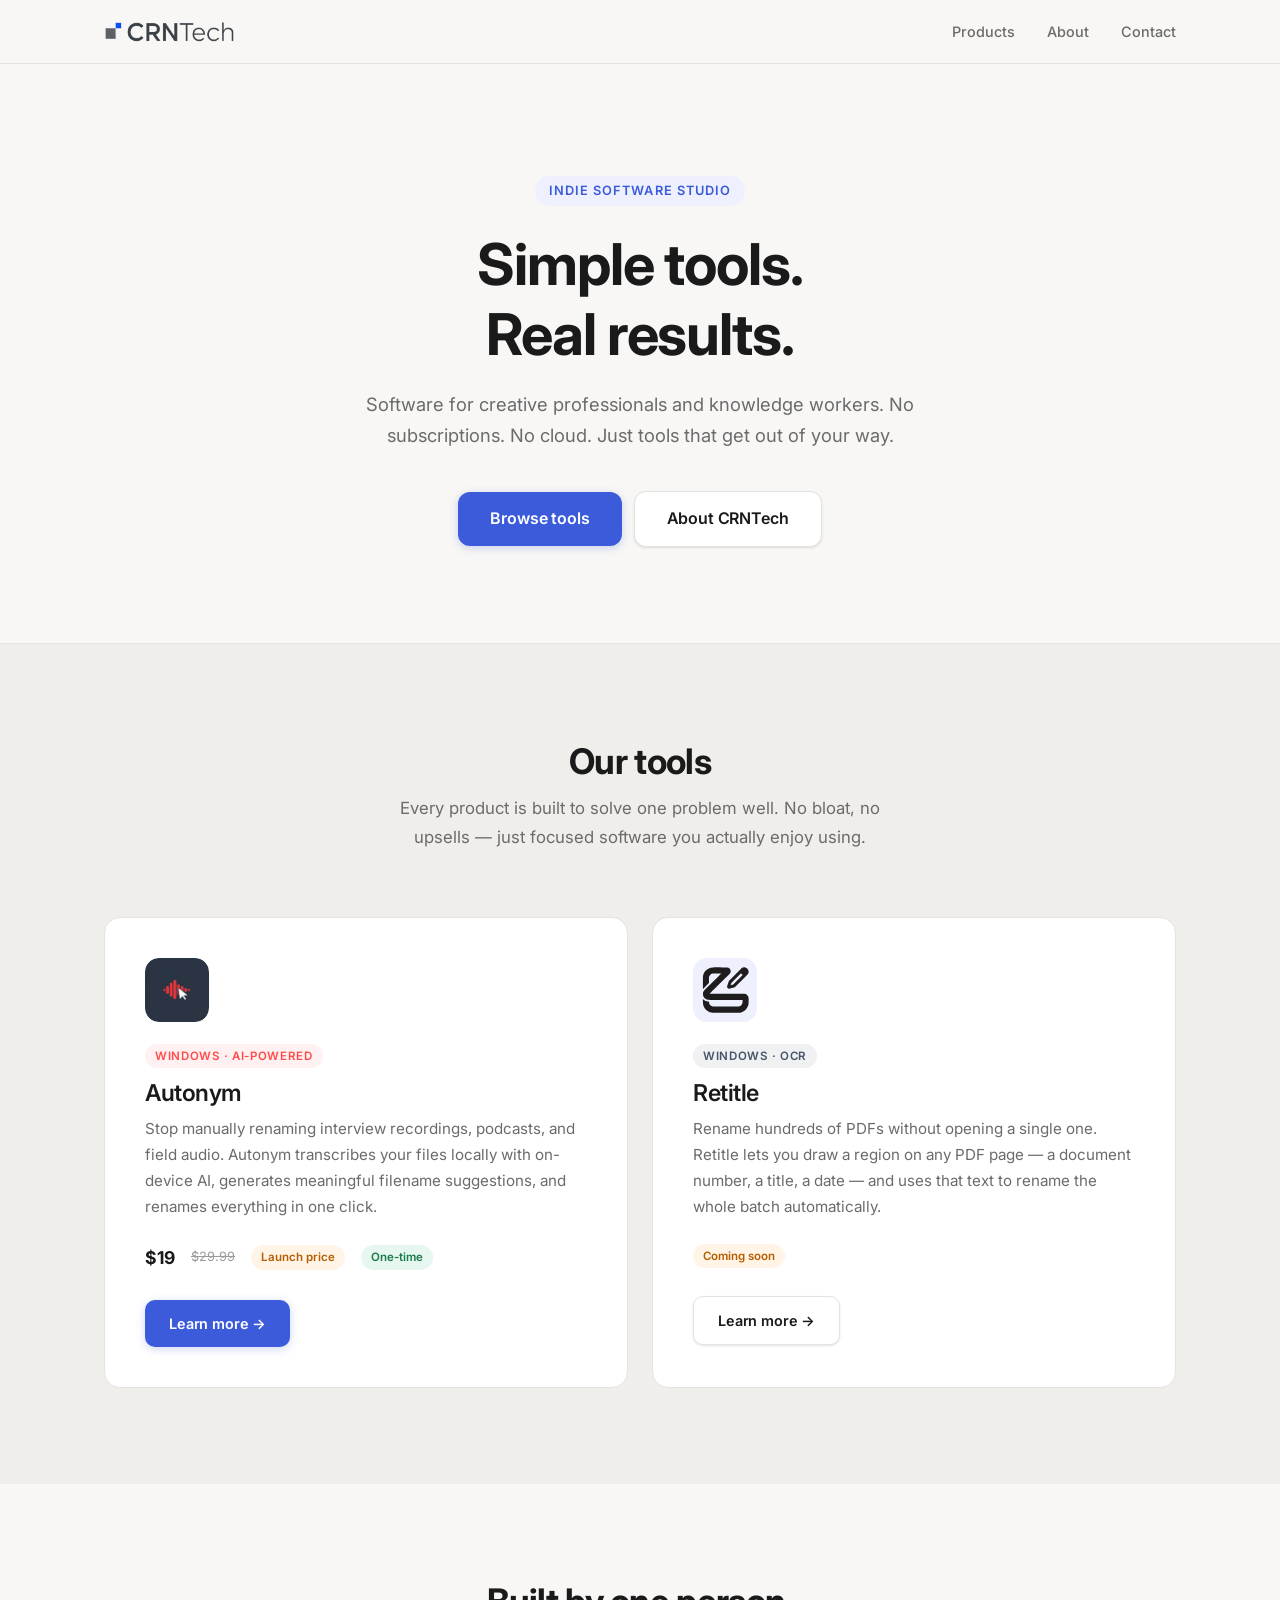
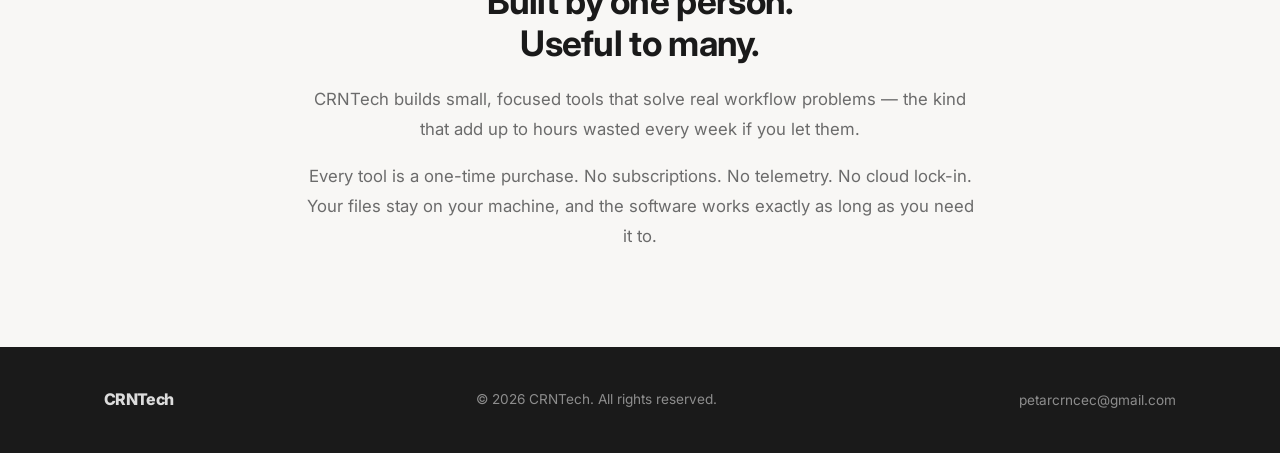
==== index.html @ 55e3718c "Initial commit — CRNTech website Co-Authored-By: Claude Sonnet 4.6 <noreply@anthropic.com>" ====
<!DOCTYPE html>
<html lang="en">
<head>
  <meta charset="UTF-8" />
  <meta name="viewport" content="width=device-width, initial-scale=1.0" />
  <title>CRNTech — Simple tools. Real results.</title>
  <meta name="description" content="CRNTech makes simple, focused software for creative professionals and knowledge workers. No subscriptions. No cloud. Just tools that work." />
  <link rel="preconnect" href="https://fonts.googleapis.com" />
  <link rel="preconnect" href="https://fonts.gstatic.com" crossorigin />
  <link href="https://fonts.googleapis.com/css2?family=Inter:wght@400;500;600;700;800&display=swap" rel="stylesheet" />
  <link rel="stylesheet" href="styles.css" />
</head>
<body>

  <!-- ===== NAV ===== -->
  <nav class="nav" role="navigation" aria-label="Main navigation">
    <div class="nav__inner">
      <a href="index.html" class="nav__logo" aria-label="CRNTech home">
        <img src="CRNTech.png" alt="CRNTech" style="height:48px;width:auto;max-width:180px;object-position:center;display:block;">
      </a>
      <ul class="nav__links" role="list">
        <li><a href="#products">Products</a></li>
        <li><a href="#about">About</a></li>
        <li><a href="#contact">Contact</a></li>
      </ul>
      <button class="nav__toggle" aria-label="Toggle menu" aria-expanded="false">
        <span></span><span></span><span></span>
      </button>
    </div>
  </nav>

  <!-- ===== HERO ===== -->
  <section class="hero">
    <div class="container">
      <span class="hero__eyebrow reveal">Indie software studio</span>
      <h1 class="hero__headline reveal reveal--delay-1">
        Simple tools.<br>Real results.
      </h1>
      <p class="hero__sub reveal reveal--delay-2">
        Software for creative professionals and knowledge workers.
        No subscriptions. No cloud. Just tools that get out of your way.
      </p>
      <div class="hero__actions reveal reveal--delay-3">
        <a href="#products" class="btn btn--primary btn--lg">Browse tools</a>
        <a href="#about" class="btn btn--secondary btn--lg">About CRNTech</a>
      </div>
    </div>
  </section>

  <div class="divider"></div>

  <!-- ===== PRODUCTS ===== -->
  <section class="products" id="products">
    <div class="container">
      <div class="section-header reveal">
        <h2>Our tools</h2>
        <p>Every product is built to solve one problem well. No bloat, no upsells — just focused software you actually enjoy using.</p>
      </div>

      <div class="products__grid">

        <!-- Autonym Card -->
        <article class="product-card product-card--autonym reveal reveal--delay-1">
          <div class="product-card__icon"><img src="autonym-logo.jpg" alt="Autonym"></div>
          <span class="product-card__tag">Windows · AI-powered</span>
          <h3>Autonym</h3>
          <p class="product-card__desc">
            Stop manually renaming interview recordings, podcasts, and field audio.
            Autonym transcribes your files locally with on-device AI, generates
            meaningful filename suggestions, and renames everything in one click.
          </p>
          <div class="product-card__meta">
            <span class="product-card__price">$19</span>
            <span class="product-card__price-note">$29.99</span>
            <span class="badge badge--orange">Launch price</span>
            <span class="badge badge--green">One-time</span>
          </div>
          <a href="autonym.html" class="btn btn--primary">Learn more →</a>
        </article>

        <!-- Retitle Card -->
        <article class="product-card product-card--retitle reveal reveal--delay-2">
          <div class="product-card__icon"><img src="retitle-logo.svg" alt="Retitle"></div>
          <span class="product-card__tag">Windows · OCR</span>
          <h3>Retitle</h3>
          <p class="product-card__desc">
            Rename hundreds of PDFs without opening a single one.
            Retitle lets you draw a region on any PDF page — a document number,
            a title, a date — and uses that text to rename the whole batch automatically.
          </p>
          <div class="product-card__meta">
            <span class="badge badge--orange">Coming soon</span>
          </div>
          <a href="retitle.html" class="btn btn--secondary">Learn more →</a>
        </article>

      </div>
    </div>
  </section>

  <!-- ===== ABOUT ===== -->
  <section class="about" id="about">
    <div class="container">
      <div class="about__inner">
        <h2 class="reveal">Built by one person.<br>Useful to many.</h2>
        <p class="reveal reveal--delay-1">
          CRNTech builds small, focused tools that solve real workflow problems —
          the kind that add up to hours wasted every week if you let them.
        </p>
        <p class="reveal reveal--delay-2">
          Every tool is a one-time purchase. No subscriptions. No telemetry.
          No cloud lock-in. Your files stay on your machine, and the software
          works exactly as long as you need it to.
        </p>
      </div>
    </div>
  </section>

  <!-- ===== FOOTER ===== -->
  <footer class="footer" id="contact">
    <div class="footer__inner">
      <span class="footer__logo">CRNTech</span>
      <span class="footer__copy">© 2026 CRNTech. All rights reserved.</span>
      <span class="footer__contact">
        <a href="mailto:petarcrncec@gmail.com">petarcrncec@gmail.com</a>
      </span>
    </div>
  </footer>

  <script src="js/main.js"></script>
</body>
</html>
---- styles.css ----
/* ============================================
   CRNTech — styles.css
   ============================================ */

/* --- Reset & Base --- */
*, *::before, *::after {
  box-sizing: border-box;
  margin: 0;
  padding: 0;
}

:root {
  --bg:           #f8f7f5;
  --bg-card:      #ffffff;
  --bg-subtle:    #f0eeeb;
  --text:         #1a1a1a;
  --text-muted:   #6b6b6b;
  --text-light:   #9a9a9a;
  --accent:       #3b5bdb;
  --accent-dark:  #2f4ac0;
  --accent-light: #eef1fd;
  --border:       #e5e3df;
  --shadow-sm:    0 1px 3px rgba(0,0,0,0.07), 0 1px 2px rgba(0,0,0,0.05);
  --shadow-md:    0 4px 12px rgba(0,0,0,0.08), 0 2px 6px rgba(0,0,0,0.05);
  --shadow-lg:    0 12px 32px rgba(0,0,0,0.10), 0 4px 12px rgba(0,0,0,0.06);
  --radius:       10px;
  --radius-lg:    16px;
  --nav-h:        64px;
  --max-w:        1120px;
}

html {
  scroll-behavior: smooth;
}

body {
  font-family: 'Inter', system-ui, -apple-system, sans-serif;
  background: var(--bg);
  color: var(--text);
  line-height: 1.6;
  font-size: 16px;
  -webkit-font-smoothing: antialiased;
}

/* --- Typography --- */
h1, h2, h3, h4, h5 {
  font-weight: 700;
  line-height: 1.2;
  letter-spacing: -0.02em;
}

h1 { font-size: clamp(2.2rem, 5vw, 3.6rem); }
h2 { font-size: clamp(1.6rem, 3vw, 2.2rem); }
h3 { font-size: 1.25rem; font-weight: 600; }

p { color: var(--text-muted); line-height: 1.75; }

a {
  color: var(--accent);
  text-decoration: none;
  transition: color 0.2s;
}
a:hover { color: var(--accent-dark); }

/* --- Layout --- */
.container {
  max-width: var(--max-w);
  margin: 0 auto;
  padding: 0 24px;
}

section {
  padding: 96px 0;
}

/* ============================================
   NAV
   ============================================ */
.nav {
  position: sticky;
  top: 0;
  z-index: 100;
  height: var(--nav-h);
  background: rgba(248, 247, 245, 0.92);
  backdrop-filter: blur(12px);
  -webkit-backdrop-filter: blur(12px);
  border-bottom: 1px solid var(--border);
}

.nav__inner {
  max-width: var(--max-w);
  margin: 0 auto;
  padding: 0 24px;
  height: 100%;
  display: flex;
  align-items: center;
  justify-content: space-between;
  gap: 32px;
}

.nav__logo {
  font-size: 1.25rem;
  font-weight: 800;
  letter-spacing: -0.04em;
  color: var(--text);
  display: flex;
  align-items: center;
  gap: 6px;
  overflow: hidden;
  height: 36px;
}
.nav__logo img {
  height: 160px !important;
  width: auto !important;
  max-width: none !important;
  margin: -62px -20px -62px -10px;
  display: block;
}
.nav__logo:hover { color: var(--text); }

.nav__logo-dot {
  display: inline-block;
  width: 6px;
  height: 6px;
  border-radius: 50%;
  background: var(--accent);
  margin-bottom: 1px;
}

.nav__links {
  display: flex;
  align-items: center;
  gap: 32px;
  list-style: none;
}

.nav__links a {
  font-size: 0.9rem;
  font-weight: 500;
  color: var(--text-muted);
  transition: color 0.2s;
}
.nav__links a:hover { color: var(--text); }

.nav__toggle {
  display: none;
  flex-direction: column;
  gap: 5px;
  cursor: pointer;
  padding: 4px;
  background: none;
  border: none;
}
.nav__toggle span {
  display: block;
  width: 22px;
  height: 2px;
  background: var(--text);
  border-radius: 2px;
  transition: transform 0.3s, opacity 0.3s;
}

/* Mobile nav open state */
.nav.nav--open .nav__links {
  display: flex;
  flex-direction: column;
  align-items: flex-start;
  position: absolute;
  top: var(--nav-h);
  left: 0;
  right: 0;
  background: var(--bg);
  border-bottom: 1px solid var(--border);
  padding: 16px 24px 24px;
  gap: 20px;
}
.nav.nav--open .nav__toggle span:nth-child(1) {
  transform: translateY(7px) rotate(45deg);
}
.nav.nav--open .nav__toggle span:nth-child(2) {
  opacity: 0;
}
.nav.nav--open .nav__toggle span:nth-child(3) {
  transform: translateY(-7px) rotate(-45deg);
}

/* ============================================
   BUTTONS
   ============================================ */
.btn {
  display: inline-flex;
  align-items: center;
  gap: 8px;
  padding: 12px 24px;
  border-radius: var(--radius);
  font-size: 0.9rem;
  font-weight: 600;
  cursor: pointer;
  border: none;
  transition: background 0.2s, transform 0.15s, box-shadow 0.2s;
  letter-spacing: -0.01em;
}
.btn:active { transform: scale(0.98); }

.btn--primary {
  background: var(--accent);
  color: #fff;
  box-shadow: 0 2px 8px rgba(59, 91, 219, 0.25);
}
.btn--primary:hover {
  background: var(--accent-dark);
  color: #fff;
  box-shadow: 0 4px 16px rgba(59, 91, 219, 0.35);
  transform: translateY(-1px);
}

.btn--secondary {
  background: var(--bg-card);
  color: var(--text);
  border: 1px solid var(--border);
  box-shadow: var(--shadow-sm);
}
.btn--secondary:hover {
  background: var(--bg-subtle);
  color: var(--text);
  transform: translateY(-1px);
  box-shadow: var(--shadow-md);
}

.btn--outline {
  background: transparent;
  color: var(--accent);
  border: 1.5px solid var(--accent);
}
.btn--outline:hover {
  background: var(--accent-light);
  color: var(--accent-dark);
  transform: translateY(-1px);
}

.btn--lg {
  padding: 14px 32px;
  font-size: 1rem;
  border-radius: 12px;
}

/* ============================================
   HERO
   ============================================ */
.hero {
  padding: 112px 0 96px;
  text-align: center;
}

.hero__eyebrow {
  display: inline-block;
  font-size: 0.8rem;
  font-weight: 600;
  letter-spacing: 0.08em;
  text-transform: uppercase;
  color: var(--accent);
  background: var(--accent-light);
  padding: 5px 14px;
  border-radius: 99px;
  margin-bottom: 24px;
}

.hero__headline {
  color: var(--text);
  margin-bottom: 20px;
  max-width: 820px;
  margin-left: auto;
  margin-right: auto;
}

.hero__sub {
  font-size: 1.15rem;
  color: var(--text-muted);
  max-width: 560px;
  margin: 0 auto 40px;
  line-height: 1.7;
}

.hero__actions {
  display: flex;
  align-items: center;
  justify-content: center;
  gap: 12px;
  flex-wrap: wrap;
}

/* ============================================
   Per-product theming
   ============================================ */

/* Autonym — dark navy + red */
.theme-autonym {
  --product-bg:        #0b0d18;
  --product-bg-card:   #13162a;
  --product-accent:    #ff4b4b;
  --product-accent-dk: #e03030;
  --product-accent-lt: rgba(255,75,75,0.12);
  --product-text:      #f0f0f0;
  --product-muted:     #9ca3b0;
  --product-border:    rgba(255,255,255,0.08);
}

/* Retitle — warm off-white + slate */
.theme-retitle {
  --product-bg:        #f5f4f1;
  --product-bg-card:   #ffffff;
  --product-accent:    #475569;
  --product-accent-dk: #334155;
  --product-accent-lt: #e8eaed;
  --product-text:      #1a1a1a;
  --product-muted:     #6b7280;
  --product-border:    #dde0e4;
}

/* Apply product theme to body when class is set */
body.theme-autonym,
body.theme-retitle {
  background: var(--product-bg);
  color: var(--product-text);
}

body.theme-autonym .nav,
body.theme-retitle .nav {
  background: var(--product-bg);
  border-bottom-color: var(--product-border);
}

body.theme-autonym .nav__links a,
body.theme-retitle .nav__links a {
  color: var(--product-muted);
}

body.theme-autonym .nav__links a:hover,
body.theme-retitle .nav__links a:hover {
  color: var(--product-text);
}

body.theme-autonym .hero--product {
  background: var(--product-bg);
}

body.theme-autonym .hero__headline,
body.theme-autonym .hero__product-name {
  color: var(--product-text);
}

body.theme-autonym .hero__sub {
  color: var(--product-muted);
}

body.theme-autonym .hero__product-icon {
  background: var(--product-accent-lt);
}

body.theme-autonym .hero__product-name {
  color: var(--product-accent);
}

/* Autonym feature/section backgrounds */
body.theme-autonym .features,
body.theme-autonym .how-it-works,
body.theme-autonym .pricing {
  background: var(--product-bg);
}

body.theme-autonym .section-label {
  color: var(--product-accent);
  background: var(--product-accent-lt);
}

body.theme-autonym h2,
body.theme-autonym h3 {
  color: var(--product-text);
}

body.theme-autonym p {
  color: var(--product-muted);
}

body.theme-autonym .feature-card,
body.theme-autonym .step,
body.theme-autonym .pricing-card {
  background: var(--product-bg-card);
  border-color: var(--product-border);
}

body.theme-autonym .feature-card:hover,
body.theme-autonym .pricing-card:hover {
  border-color: var(--product-accent);
}

body.theme-autonym .feature-icon {
  background: var(--product-accent-lt);
  color: var(--product-accent);
}

body.theme-autonym .step__number {
  background: var(--product-accent);
  color: #fff;
}

body.theme-autonym .btn--primary {
  background: var(--product-accent);
  color: #fff;
}

body.theme-autonym .btn--primary:hover {
  background: var(--product-accent-dk);
}

body.theme-autonym .btn--secondary {
  border-color: var(--product-border);
  color: var(--product-text);
}

body.theme-autonym .btn--secondary:hover {
  background: var(--product-accent-lt);
  border-color: var(--product-accent);
  color: var(--product-accent);
}

body.theme-autonym .pricing-card__price {
  color: var(--product-text);
}

body.theme-autonym .pricing-card li {
  color: var(--product-muted);
}

body.theme-autonym .pricing-card li::before {
  color: var(--product-accent);
}

body.theme-autonym footer {
  background: #07080f;
  border-top-color: var(--product-border);
}

/* Autonym product card on index */
.product-card--autonym {
  border-top: 3px solid #ff4b4b;
}
.product-card--autonym:hover::before {
  background: #ff4b4b;
  opacity: 1;
}
.product-card--autonym .product-card__tag {
  color: #ff4b4b;
  background: rgba(255,75,75,0.08);
}

/* Retitle product card on index */
.product-card--retitle {
  border-top: 3px solid #475569;
}
.product-card--retitle:hover::before {
  background: #475569;
  opacity: 1;
}
.product-card--retitle .product-card__tag {
  color: #475569;
  background: rgba(71,85,105,0.08);
}

/* Product hero variant */
.hero--product {
  padding: 80px 0 64px;
  text-align: left;
}

.hero--product .hero__inner {
  display: grid;
  grid-template-columns: 1fr 1fr;
  gap: 64px;
  align-items: center;
}

.hero--product .hero__headline {
  margin-left: 0;
  margin-right: 0;
  max-width: none;
}

.hero--product .hero__sub {
  margin-left: 0;
  margin-right: 0;
  max-width: none;
}

.hero--product .hero__actions {
  justify-content: flex-start;
}

.hero__product-badge {
  display: flex;
  align-items: center;
  gap: 12px;
  margin-bottom: 24px;
}

.hero__product-icon {
  width: 52px;
  height: 52px;
  border-radius: 14px;
  display: flex;
  align-items: center;
  justify-content: center;
  font-size: 1.5rem;
  background: var(--accent-light);
  color: var(--accent);
}

.hero__product-name {
  font-size: 0.8rem;
  font-weight: 600;
  letter-spacing: 0.08em;
  text-transform: uppercase;
  color: var(--accent);
}

.hero__visual {
  background: var(--bg-card);
  border: 1px solid var(--border);
  border-radius: var(--radius-lg);
  padding: 32px;
  box-shadow: var(--shadow-lg);
  aspect-ratio: 4/3;
  display: flex;
  align-items: center;
  justify-content: center;
}

.hero__visual-placeholder {
  text-align: center;
  color: var(--text-light);
}

.hero__visual-placeholder .icon-large {
  font-size: 3rem;
  margin-bottom: 12px;
  display: block;
  opacity: 0.4;
}

.hero__visual-placeholder p {
  font-size: 0.85rem;
  color: var(--text-light);
}

/* ============================================
   SECTION HEADERS
   ============================================ */
.section-header {
  text-align: center;
  margin-bottom: 64px;
}

.section-header h2 {
  color: var(--text);
  margin-bottom: 12px;
}

.section-header p {
  font-size: 1.05rem;
  max-width: 520px;
  margin: 0 auto;
}

/* ============================================
   PRODUCT CARDS (index)
   ============================================ */
.products {
  background: var(--bg-subtle);
}

.products__grid {
  display: grid;
  grid-template-columns: repeat(2, 1fr);
  gap: 24px;
}

.product-card {
  background: var(--bg-card);
  border: 1px solid var(--border);
  border-radius: var(--radius-lg);
  padding: 40px;
  transition: box-shadow 0.25s, transform 0.25s;
  position: relative;
  overflow: hidden;
}

.product-card::before {
  content: '';
  position: absolute;
  top: 0;
  left: 0;
  right: 0;
  height: 3px;
  background: var(--accent);
  opacity: 0;
  transition: opacity 0.25s;
}

.product-card:hover {
  box-shadow: var(--shadow-lg);
  transform: translateY(-4px);
}

.product-card:hover::before {
  opacity: 1;
}

.product-card__icon {
  width: 64px;
  height: 64px;
  border-radius: 14px;
  background: var(--accent-light);
  display: flex;
  align-items: center;
  justify-content: center;
  font-size: 1.4rem;
  margin-bottom: 20px;
  overflow: hidden;
}
.product-card__icon img {
  width: 64px;
  height: 64px;
  object-fit: cover;
  border-radius: 14px;
}

.product-card__tag {
  display: inline-block;
  font-size: 0.72rem;
  font-weight: 600;
  letter-spacing: 0.06em;
  text-transform: uppercase;
  color: var(--text-light);
  background: var(--bg-subtle);
  padding: 3px 10px;
  border-radius: 99px;
  margin-bottom: 12px;
}

.product-card h3 {
  font-size: 1.45rem;
  color: var(--text);
  margin-bottom: 8px;
}

.product-card__desc {
  color: var(--text-muted);
  font-size: 0.95rem;
  line-height: 1.7;
  margin-bottom: 24px;
}

.product-card__meta {
  display: flex;
  align-items: center;
  gap: 16px;
  margin-bottom: 28px;
  flex-wrap: wrap;
}

.product-card__price {
  font-size: 1.1rem;
  font-weight: 700;
  color: var(--text);
}

.product-card__price-note {
  font-size: 0.8rem;
  color: var(--text-light);
  text-decoration: line-through;
}

.badge {
  display: inline-flex;
  align-items: center;
  gap: 4px;
  font-size: 0.72rem;
  font-weight: 600;
  padding: 3px 10px;
  border-radius: 99px;
}

.badge--green {
  background: #e6f7f0;
  color: #1a7a4a;
}

.badge--orange {
  background: #fff4e6;
  color: #b85c00;
}

.badge--blue {
  background: var(--accent-light);
  color: var(--accent);
}

/* ============================================
   FEATURES GRID
   ============================================ */
.features__grid {
  display: grid;
  grid-template-columns: repeat(auto-fill, minmax(240px, 1fr));
  gap: 20px;
}

.feature-item {
  background: var(--bg-card);
  border: 1px solid var(--border);
  border-radius: var(--radius);
  padding: 28px 24px;
  transition: box-shadow 0.2s, transform 0.2s;
}

.feature-item:hover {
  box-shadow: var(--shadow-md);
  transform: translateY(-2px);
}

.feature-item__icon {
  font-size: 1.5rem;
  margin-bottom: 14px;
  display: block;
}

.feature-item h3 {
  font-size: 1rem;
  font-weight: 600;
  color: var(--text);
  margin-bottom: 6px;
}

.feature-item p {
  font-size: 0.875rem;
  color: var(--text-muted);
  line-height: 1.6;
}

/* ============================================
   HOW IT WORKS
   ============================================ */
.how {
  background: var(--bg-subtle);
}

.steps {
  display: grid;
  grid-template-columns: repeat(3, 1fr);
  gap: 40px;
  position: relative;
}

.steps::before {
  content: '';
  position: absolute;
  top: 28px;
  left: calc(16.66% + 16px);
  right: calc(16.66% + 16px);
  height: 1px;
  background: var(--border);
}

.step {
  text-align: center;
  position: relative;
}

.step__number {
  width: 56px;
  height: 56px;
  border-radius: 50%;
  background: var(--bg-card);
  border: 2px solid var(--accent);
  display: flex;
  align-items: center;
  justify-content: center;
  font-size: 1.1rem;
  font-weight: 700;
  color: var(--accent);
  margin: 0 auto 20px;
  position: relative;
  z-index: 1;
}

.step h3 {
  font-size: 1.05rem;
  color: var(--text);
  margin-bottom: 8px;
}

.step p {
  font-size: 0.9rem;
  color: var(--text-muted);
}

/* ============================================
   PRICING
   ============================================ */
.pricing {
  text-align: center;
}

.pricing-card {
  max-width: 460px;
  margin: 0 auto;
  background: var(--bg-card);
  border: 1px solid var(--border);
  border-radius: var(--radius-lg);
  padding: 48px 40px;
  box-shadow: var(--shadow-md);
  position: relative;
  overflow: hidden;
}

.pricing-card::after {
  content: '';
  position: absolute;
  top: 0; left: 0; right: 0;
  height: 4px;
  background: linear-gradient(90deg, var(--accent), #6a88f7);
}

.pricing-card__launch {
  display: inline-block;
  font-size: 0.75rem;
  font-weight: 700;
  letter-spacing: 0.08em;
  text-transform: uppercase;
  color: #b85c00;
  background: #fff4e6;
  padding: 4px 12px;
  border-radius: 99px;
  margin-bottom: 24px;
}

.pricing-card__price {
  display: flex;
  align-items: baseline;
  justify-content: center;
  gap: 10px;
  margin-bottom: 6px;
}

.pricing-card__amount {
  font-size: 3.5rem;
  font-weight: 800;
  color: var(--text);
  letter-spacing: -0.03em;
}

.pricing-card__was {
  font-size: 1.1rem;
  color: var(--text-light);
  text-decoration: line-through;
  font-weight: 500;
}

.pricing-card__note {
  font-size: 0.875rem;
  color: var(--text-muted);
  margin-bottom: 32px;
}

.pricing-card__features {
  list-style: none;
  text-align: left;
  margin-bottom: 36px;
  display: flex;
  flex-direction: column;
  gap: 12px;
}

.pricing-card__features li {
  display: flex;
  align-items: center;
  gap: 10px;
  font-size: 0.9rem;
  color: var(--text-muted);
}

.pricing-card__features li::before {
  content: '✓';
  width: 20px;
  height: 20px;
  min-width: 20px;
  border-radius: 50%;
  background: var(--accent-light);
  color: var(--accent);
  display: flex;
  align-items: center;
  justify-content: center;
  font-size: 0.7rem;
  font-weight: 700;
}

.pricing-card__actions {
  display: flex;
  flex-direction: column;
  gap: 10px;
}

/* ============================================
   ABOUT (index)
   ============================================ */
.about__inner {
  max-width: 680px;
  margin: 0 auto;
  text-align: center;
}

.about__inner h2 {
  color: var(--text);
  margin-bottom: 20px;
}

.about__inner p {
  font-size: 1.05rem;
  line-height: 1.8;
  margin-bottom: 16px;
}

.about__inner p:last-of-type {
  margin-bottom: 0;
}

/* ============================================
   COMING SOON SECTION
   ============================================ */
.coming-soon {
  background: var(--bg-subtle);
}

.coming-soon__inner {
  max-width: 560px;
  margin: 0 auto;
  text-align: center;
}

.coming-soon__badge {
  display: inline-block;
  font-size: 0.8rem;
  font-weight: 700;
  letter-spacing: 0.08em;
  text-transform: uppercase;
  color: #b85c00;
  background: #fff4e6;
  padding: 5px 14px;
  border-radius: 99px;
  margin-bottom: 24px;
}

.coming-soon__inner h2 {
  color: var(--text);
  margin-bottom: 16px;
}

.coming-soon__inner p {
  font-size: 1.05rem;
  line-height: 1.8;
}

/* ============================================
   FOOTER
   ============================================ */
.footer {
  background: var(--text);
  color: rgba(255,255,255,0.5);
  padding: 40px 0;
}

.footer__inner {
  max-width: var(--max-w);
  margin: 0 auto;
  padding: 0 24px;
  display: flex;
  align-items: center;
  justify-content: space-between;
  gap: 16px;
  flex-wrap: wrap;
}

.footer__logo {
  font-size: 1rem;
  font-weight: 800;
  letter-spacing: -0.04em;
  color: rgba(255,255,255,0.85);
}

.footer__logo .nav__logo-dot {
  background: var(--accent);
}

.footer__copy {
  font-size: 0.85rem;
}

.footer__contact a {
  font-size: 0.85rem;
  color: rgba(255,255,255,0.5);
  transition: color 0.2s;
}
.footer__contact a:hover {
  color: rgba(255,255,255,0.85);
}

/* ============================================
   DIVIDER
   ============================================ */
.divider {
  height: 1px;
  background: var(--border);
  margin: 0;
}

/* ============================================
   SCROLL ANIMATIONS
   ============================================ */
.reveal {
  opacity: 0;
  transform: translateY(24px);
  transition: opacity 0.55s cubic-bezier(0.22,1,0.36,1),
              transform 0.55s cubic-bezier(0.22,1,0.36,1);
}

.reveal.reveal--visible {
  opacity: 1;
  transform: translateY(0);
}

.reveal--delay-1 { transition-delay: 0.08s; }
.reveal--delay-2 { transition-delay: 0.16s; }
.reveal--delay-3 { transition-delay: 0.24s; }
.reveal--delay-4 { transition-delay: 0.32s; }
.reveal--delay-5 { transition-delay: 0.40s; }
.reveal--delay-6 { transition-delay: 0.48s; }
.reveal--delay-7 { transition-delay: 0.56s; }
.reveal--delay-8 { transition-delay: 0.64s; }

/* ============================================
   RESPONSIVE
   ============================================ */
@media (max-width: 768px) {
  section { padding: 64px 0; }

  .nav__links {
    display: none;
  }
  .nav__toggle {
    display: flex;
  }

  .hero--product .hero__inner {
    grid-template-columns: 1fr;
    gap: 40px;
  }

  .hero--product {
    text-align: center;
  }

  .hero--product .hero__product-badge {
    justify-content: center;
  }

  .hero--product .hero__actions {
    justify-content: center;
  }

  .products__grid {
    grid-template-columns: 1fr;
  }

  .steps {
    grid-template-columns: 1fr;
    gap: 32px;
  }

  .steps::before {
    display: none;
  }

  .features__grid {
    grid-template-columns: 1fr 1fr;
  }

  .pricing-card {
    padding: 36px 28px;
  }

  .footer__inner {
    flex-direction: column;
    align-items: flex-start;
    gap: 8px;
  }
}

@media (max-width: 480px) {
  .features__grid {
    grid-template-columns: 1fr;
  }

  .hero__actions {
    flex-direction: column;
    align-items: stretch;
  }

  .hero__actions .btn {
    justify-content: center;
  }

  .product-card {
    padding: 28px 24px;
  }
}
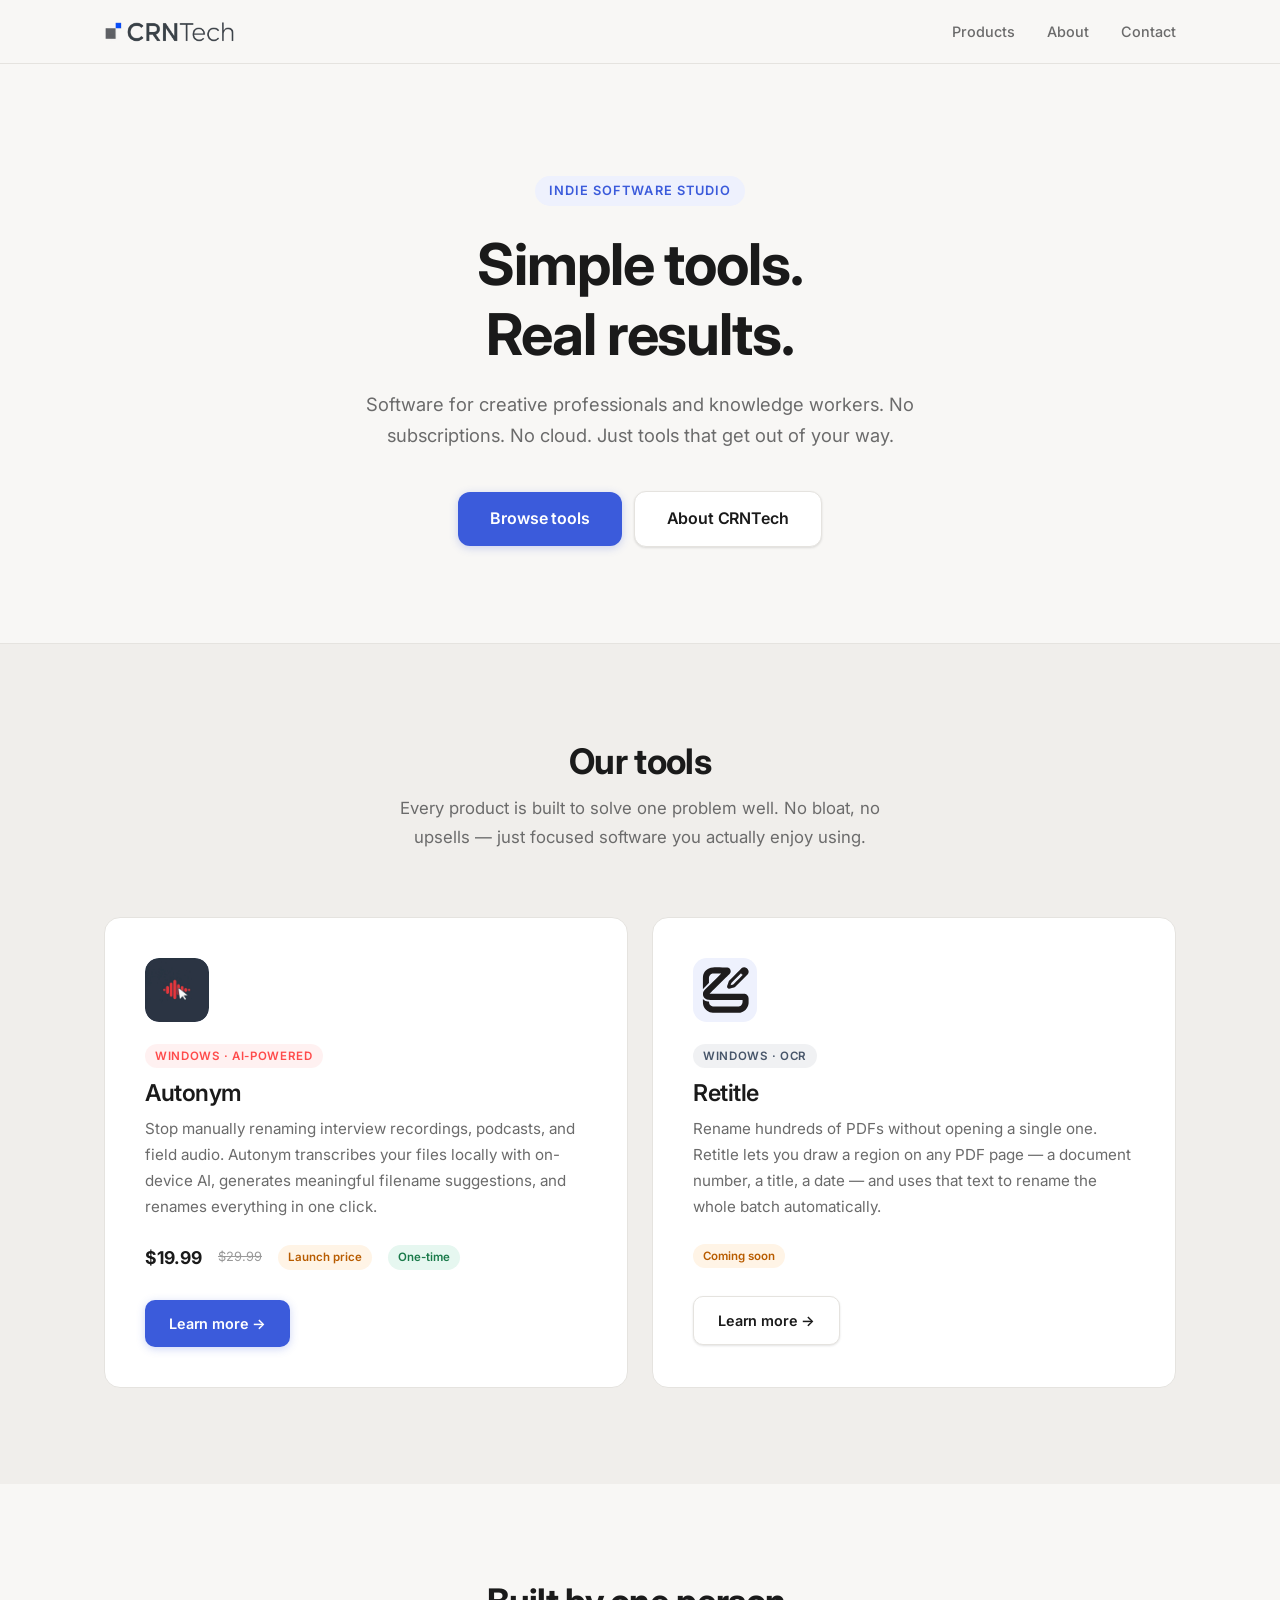
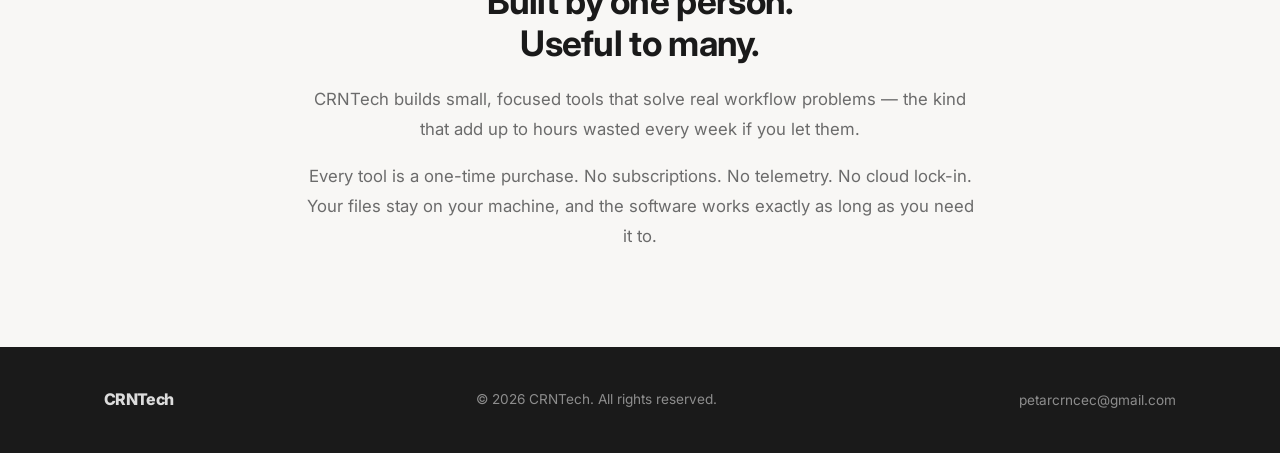
==== commit 7af9b446: "Update Autonym pricing to $19.99, wire checkout and download links Co-Authored-By: Claude Opus 4.6 <" ====
--- a/index.html
+++ b/index.html
@@ -70,7 +70,7 @@
             meaningful filename suggestions, and renames everything in one click.
           </p>
           <div class="product-card__meta">
-            <span class="product-card__price">$19</span>
+            <span class="product-card__price">$19.99</span>
             <span class="product-card__price-note">$29.99</span>
             <span class="badge badge--orange">Launch price</span>
             <span class="badge badge--green">One-time</span>
--- a/styles.css
+++ b/styles.css
@@ -106,7 +106,7 @@
   display: flex;
   align-items: center;
   gap: 6px;
-  overflow: hidden;
+  overflow: visible;
   height: 36px;
 }
 .nav__logo img {
@@ -115,8 +115,13 @@
   max-width: none !important;
   margin: -62px -20px -62px -10px;
   display: block;
+  transition: transform 0.2s, filter 0.2s;
 }
 .nav__logo:hover { color: var(--text); }
+.nav__logo:hover img {
+  transform: scale(1.06);
+  filter: drop-shadow(0 4px 8px rgba(0,0,0,0.18));
+}
 
 .nav__logo-dot {
   display: inline-block;
@@ -442,26 +447,18 @@
 }
 
 /* Autonym product card on index */
-.product-card--autonym {
-  border-top: 3px solid #ff4b4b;
-}
-.product-card--autonym:hover::before {
-  background: #ff4b4b;
-  opacity: 1;
-}
+.product-card--autonym::before { display: none; }
+.product-card.product-card--autonym { transition: background 0.35s, border-color 0.35s; }
+.product-card.product-card--autonym:hover { background: rgba(255,75,75,0.04); border-color: #ff4b4b; }
 .product-card--autonym .product-card__tag {
   color: #ff4b4b;
   background: rgba(255,75,75,0.08);
 }
 
 /* Retitle product card on index */
-.product-card--retitle {
-  border-top: 3px solid #475569;
-}
-.product-card--retitle:hover::before {
-  background: #475569;
-  opacity: 1;
-}
+.product-card--retitle::before { display: none; }
+.product-card.product-card--retitle { transition: background 0.35s, border-color 0.35s; }
+.product-card.product-card--retitle:hover { background: rgba(71,85,105,0.04); border-color: #475569; }
 .product-card--retitle .product-card__tag {
   color: #475569;
   background: rgba(71,85,105,0.08);
@@ -611,6 +608,11 @@
   transform: translateY(-4px);
 }
 
+.product-card:hover .product-card__icon {
+  transform: scale(1.12) translateY(-2px);
+  box-shadow: 0 8px 20px rgba(0,0,0,0.15);
+}
+
 .product-card:hover::before {
   opacity: 1;
 }
@@ -619,6 +621,7 @@
   width: 64px;
   height: 64px;
   border-radius: 14px;
+  transition: transform 0.42s, box-shadow 0.42s;
   background: var(--accent-light);
   display: flex;
   align-items: center;
